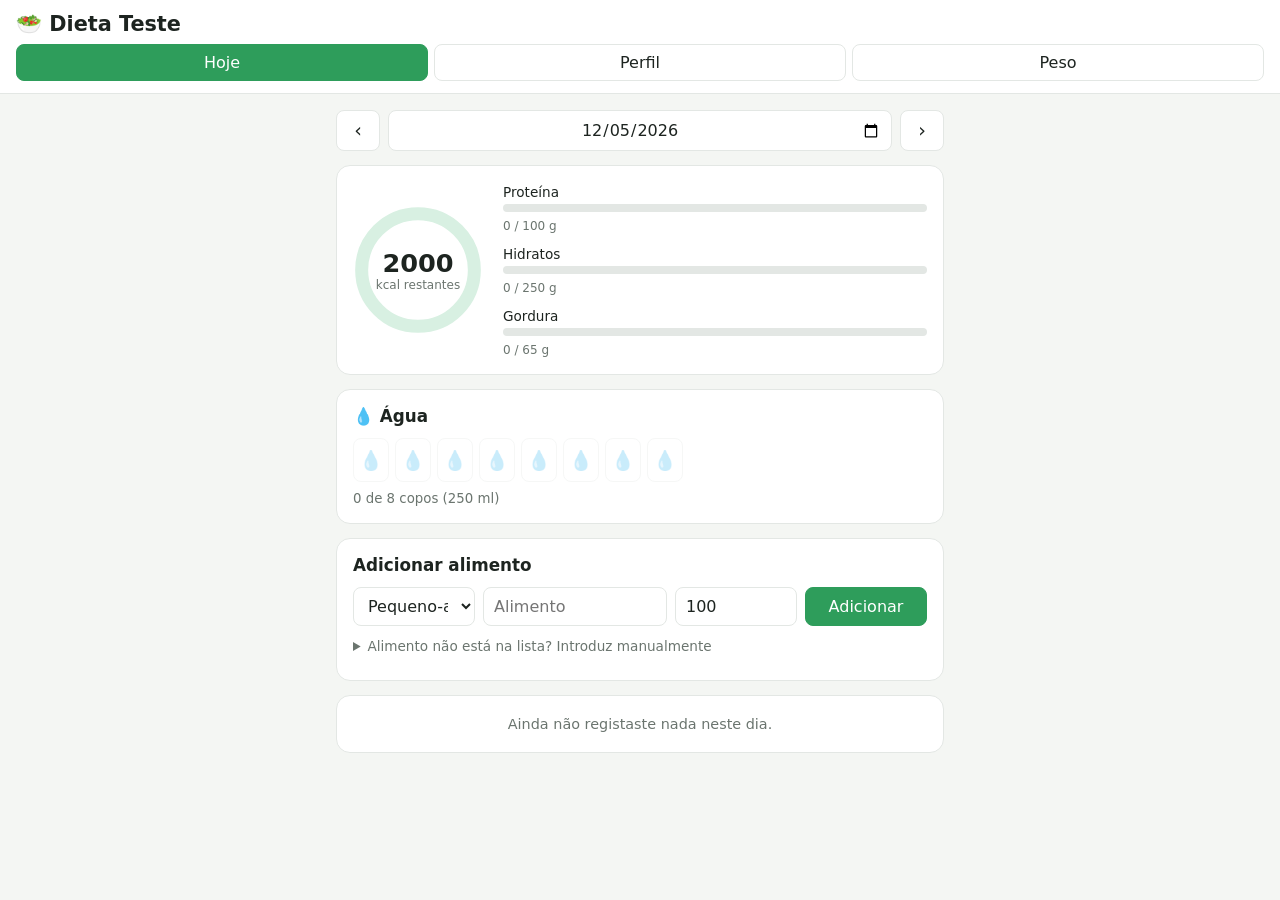
==== index.html @ d8a23dbf "Adiciona aplicação de teste de dieta App web estática (HTML/CSS/JS) com perfil e metas calóricas, re" ====
<!doctype html>
<html lang="pt">
<head>
  <meta charset="utf-8">
  <meta name="viewport" content="width=device-width, initial-scale=1">
  <title>Dieta Teste</title>
  <link rel="stylesheet" href="style.css">
</head>
<body>
  <header>
    <h1>🥗 Dieta Teste</h1>
    <nav>
      <button class="tab active" data-tab="hoje">Hoje</button>
      <button class="tab" data-tab="perfil">Perfil</button>
      <button class="tab" data-tab="peso">Peso</button>
    </nav>
  </header>

  <main>
    <!-- HOJE -->
    <section id="hoje" class="panel active">
      <div class="day-nav">
        <button id="prevDay" aria-label="Dia anterior">‹</button>
        <input type="date" id="dayPicker">
        <button id="nextDay" aria-label="Dia seguinte">›</button>
      </div>

      <div class="card summary">
        <div class="ring-wrap">
          <svg viewBox="0 0 120 120" class="ring">
            <circle cx="60" cy="60" r="52" class="ring-bg"/>
            <circle cx="60" cy="60" r="52" class="ring-fg" id="ringFg"/>
          </svg>
          <div class="ring-label">
            <strong id="kcalLeft">0</strong>
            <span id="kcalLeftLabel">kcal restantes</span>
          </div>
        </div>
        <div class="macros">
          <div class="macro"><span>Proteína</span><div class="bar"><i id="barP"></i></div><small id="txtP"></small></div>
          <div class="macro"><span>Hidratos</span><div class="bar"><i id="barC"></i></div><small id="txtC"></small></div>
          <div class="macro"><span>Gordura</span><div class="bar"><i id="barG"></i></div><small id="txtG"></small></div>
        </div>
      </div>

      <div class="card">
        <h2>💧 Água</h2>
        <div id="water" class="water"></div>
        <small id="waterTxt"></small>
      </div>

      <div class="card">
        <h2>Adicionar alimento</h2>
        <form id="addForm" class="add-form">
          <select id="meal">
            <option>Pequeno-almoço</option>
            <option>Almoço</option>
            <option>Lanche</option>
            <option>Jantar</option>
            <option>Ceia</option>
          </select>
          <input list="foodList" id="food" placeholder="Alimento" required>
          <datalist id="foodList"></datalist>
          <input type="number" id="grams" placeholder="Gramas" min="1" value="100" required>
          <button type="submit">Adicionar</button>
        </form>
        <details class="custom">
          <summary>Alimento não está na lista? Introduz manualmente</summary>
          <form id="customForm" class="add-form">
            <input id="cNome" placeholder="Nome" required>
            <input type="number" id="cKcal" placeholder="kcal/100g" min="0" step="any" required>
            <input type="number" id="cP" placeholder="Prot/100g" min="0" step="any" value="0">
            <input type="number" id="cC" placeholder="Hidr/100g" min="0" step="any" value="0">
            <input type="number" id="cG" placeholder="Gord/100g" min="0" step="any" value="0">
            <button type="submit">Guardar alimento</button>
          </form>
        </details>
      </div>

      <div id="meals"></div>
    </section>

    <!-- PERFIL -->
    <section id="perfil" class="panel">
      <div class="card">
        <h2>O teu perfil</h2>
        <form id="profileForm" class="grid-form">
          <label>Sexo
            <select name="sexo"><option value="f">Feminino</option><option value="m">Masculino</option></select>
          </label>
          <label>Idade <input type="number" name="idade" min="10" max="100" required></label>
          <label>Altura (cm) <input type="number" name="altura" min="100" max="250" required></label>
          <label>Peso (kg) <input type="number" name="peso" min="30" max="300" step="0.1" required></label>
          <label>Atividade
            <select name="atividade">
              <option value="1.2">Sedentário</option>
              <option value="1.375">Ligeira (1-3x/semana)</option>
              <option value="1.55">Moderada (3-5x/semana)</option>
              <option value="1.725">Intensa (6-7x/semana)</option>
            </select>
          </label>
          <label>Objetivo
            <select name="objetivo">
              <option value="-500">Perder peso (-500 kcal)</option>
              <option value="-250">Perder devagar (-250 kcal)</option>
              <option value="0">Manter</option>
              <option value="300">Ganhar massa (+300 kcal)</option>
            </select>
          </label>
          <button type="submit">Guardar</button>
        </form>
      </div>
      <div class="card" id="targets"></div>
      <div class="card">
        <h2>Dados</h2>
        <button id="resetBtn" class="danger">Apagar todos os dados</button>
      </div>
    </section>

    <!-- PESO -->
    <section id="peso" class="panel">
      <div class="card">
        <h2>Registar peso</h2>
        <form id="weightForm" class="add-form">
          <input type="date" id="wDate" required>
          <input type="number" id="wVal" placeholder="kg" step="0.1" min="30" max="300" required>
          <button type="submit">Registar</button>
        </form>
      </div>
      <div class="card">
        <h2>Evolução</h2>
        <svg id="chart" viewBox="0 0 320 160" class="chart"></svg>
        <ul id="weightList" class="list"></ul>
      </div>
    </section>
  </main>

  <script src="foods.js"></script>
  <script src="app.js"></script>
</body>
</html>
---- style.css ----
:root {
  --bg: #f4f6f3;
  --card: #ffffff;
  --text: #1d2420;
  --muted: #6b756f;
  --accent: #2e9d5b;
  --accent-soft: #d8f0e2;
  --p: #3b82c4;
  --c: #e0a030;
  --g: #d0584a;
  --border: #e3e7e4;
  --over: #d0584a;
}
@media (prefers-color-scheme: dark) {
  :root {
    --bg: #121614;
    --card: #1c2220;
    --text: #e6ece8;
    --muted: #8e9a93;
    --accent: #48c07a;
    --accent-soft: #1f3a2a;
    --border: #2b3330;
  }
}
* { box-sizing: border-box; }
body {
  margin: 0;
  font-family: system-ui, -apple-system, "Segoe UI", Roboto, sans-serif;
  background: var(--bg);
  color: var(--text);
}
header {
  background: var(--card);
  border-bottom: 1px solid var(--border);
  padding: 12px 16px;
  position: sticky; top: 0; z-index: 2;
}
h1 { margin: 0 0 8px; font-size: 1.3rem; }
h2 { margin: 0 0 12px; font-size: 1.05rem; }
nav { display: flex; gap: 6px; }
.tab {
  flex: 1; padding: 8px; border: 1px solid var(--border); border-radius: 8px;
  background: transparent; color: var(--text); cursor: pointer; font: inherit;
}
.tab.active { background: var(--accent); border-color: var(--accent); color: #fff; }
main { max-width: 640px; margin: 0 auto; padding: 16px; }
.panel { display: none; }
.panel.active { display: block; }
.card {
  background: var(--card); border: 1px solid var(--border);
  border-radius: 14px; padding: 16px; margin-bottom: 14px;
}
button, input, select {
  font: inherit; padding: 8px 10px; border-radius: 8px;
  border: 1px solid var(--border); background: var(--card); color: var(--text);
}
button[type=submit], .primary {
  background: var(--accent); color: #fff; border-color: var(--accent); cursor: pointer;
}
button.danger { background: var(--over); color: #fff; border-color: var(--over); cursor: pointer; }

.day-nav { display: flex; gap: 8px; margin-bottom: 14px; }
.day-nav input { flex: 1; text-align: center; }
.day-nav button { width: 44px; cursor: pointer; font-size: 1.2rem; }

.summary { display: flex; gap: 20px; align-items: center; flex-wrap: wrap; }
.ring-wrap { position: relative; width: 130px; height: 130px; flex-shrink: 0; margin: 0 auto; }
.ring { width: 100%; height: 100%; transform: rotate(-90deg); }
.ring circle { fill: none; stroke-width: 12; }
.ring-bg { stroke: var(--accent-soft); }
.ring-fg { stroke: var(--accent); stroke-linecap: round; transition: stroke-dashoffset .4s; }
.ring-fg.over { stroke: var(--over); }
.ring-label {
  position: absolute; inset: 0; display: flex; flex-direction: column;
  align-items: center; justify-content: center; text-align: center;
}
.ring-label strong { font-size: 1.6rem; }
.ring-label span { font-size: .75rem; color: var(--muted); }
.macros { flex: 1; min-width: 200px; display: grid; gap: 10px; }
.macro span { font-size: .85rem; }
.macro small { color: var(--muted); font-size: .75rem; }
.bar { height: 8px; background: var(--border); border-radius: 4px; overflow: hidden; margin: 3px 0; }
.bar i { display: block; height: 100%; width: 0; transition: width .4s; }
#barP { background: var(--p); } #barC { background: var(--c); } #barG { background: var(--g); }

.water { display: flex; gap: 6px; flex-wrap: wrap; margin-bottom: 6px; }
.water button {
  width: 36px; height: 44px; font-size: 1.2rem; padding: 0; cursor: pointer;
  opacity: .3; background: transparent;
}
.water button.full { opacity: 1; background: var(--accent-soft); }
.water + small { color: var(--muted); }

.add-form { display: flex; flex-wrap: wrap; gap: 8px; }
.add-form > * { flex: 1 1 120px; min-width: 0; }
.add-form #food { flex: 2 1 180px; }
.custom { margin-top: 12px; }
.custom summary { cursor: pointer; color: var(--muted); font-size: .85rem; margin-bottom: 10px; }

.meal h2 { display: flex; justify-content: space-between; }
.meal h2 small { color: var(--muted); font-weight: normal; }
.list { list-style: none; margin: 0; padding: 0; }
.list li {
  display: flex; justify-content: space-between; align-items: center; gap: 8px;
  padding: 8px 0; border-top: 1px solid var(--border);
}
.list li:first-child { border-top: none; }
.list .meta { color: var(--muted); font-size: .8rem; }
.list .del { border: none; background: none; color: var(--muted); cursor: pointer; font-size: 1.1rem; }
.empty { color: var(--muted); font-size: .9rem; text-align: center; padding: 20px 0; }

.grid-form { display: grid; grid-template-columns: 1fr 1fr; gap: 12px; }
.grid-form label { display: flex; flex-direction: column; gap: 4px; font-size: .85rem; color: var(--muted); }
.grid-form button { grid-column: 1 / -1; }
@media (max-width: 420px) { .grid-form { grid-template-columns: 1fr; } }

.targets { display: grid; grid-template-columns: repeat(auto-fit, minmax(110px, 1fr)); gap: 10px; }
.target { background: var(--bg); border-radius: 10px; padding: 10px; text-align: center; }
.target strong { display: block; font-size: 1.3rem; }
.target span { font-size: .75rem; color: var(--muted); }

.chart { width: 100%; height: auto; margin-bottom: 10px; }
.chart .line { fill: none; stroke: var(--accent); stroke-width: 2; }
.chart .dot { fill: var(--accent); }
.chart text { fill: var(--muted); font-size: 9px; }
.chart .grid { stroke: var(--border); }
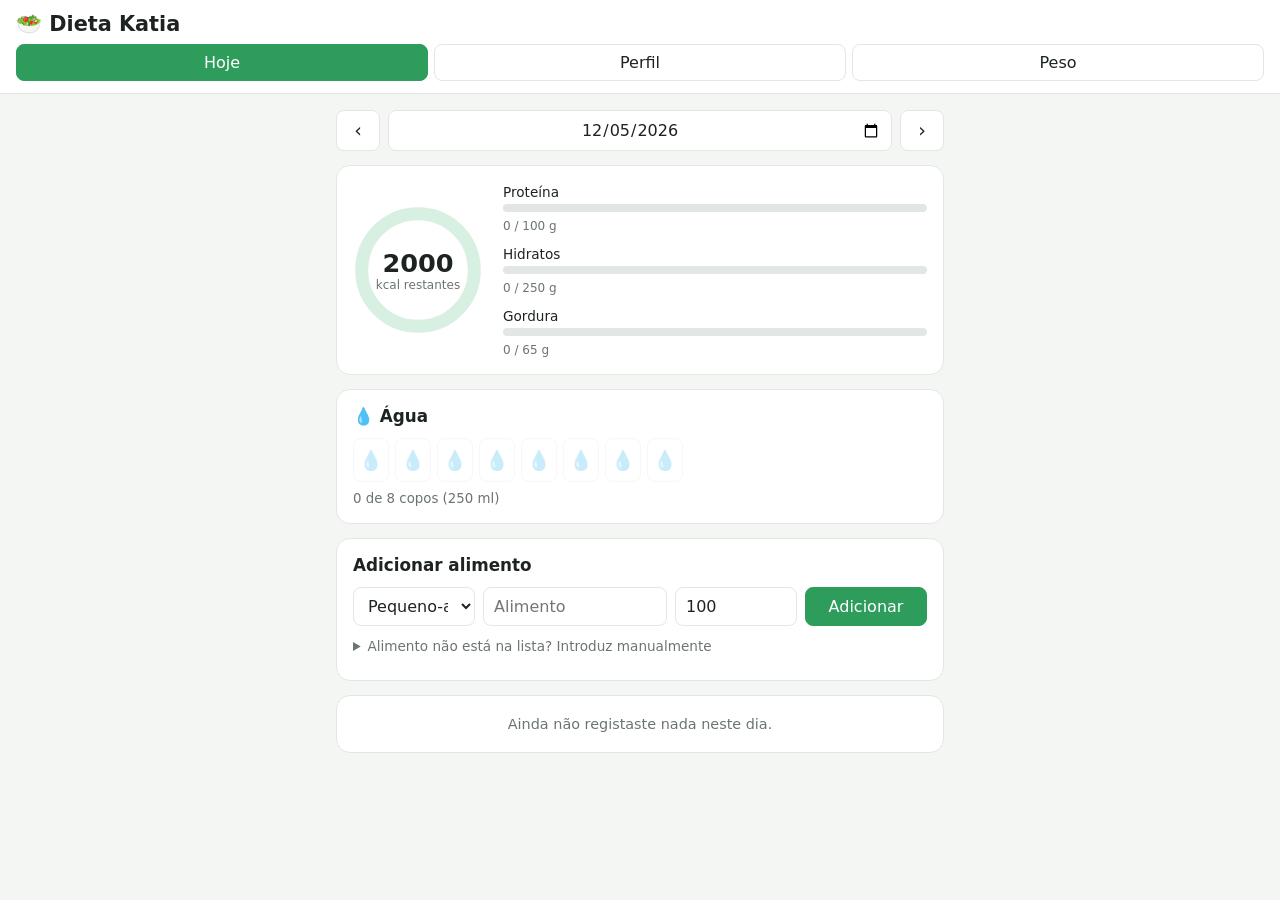
==== commit c2032398: "Muda o nome da app para Dieta Katia Co-Authored-By: Claude Opus 5.5 <noreply@anthropic.com> Claude-S" ====
--- a/index.html
+++ b/index.html
@@ -3,12 +3,16 @@
 <head>
   <meta charset="utf-8">
   <meta name="viewport" content="width=device-width, initial-scale=1">
-  <title>Dieta Teste</title>
+  <title>Dieta Katia</title>
+  <meta name="theme-color" content="#2e9d5b">
+  <link rel="manifest" href="manifest.webmanifest">
+  <link rel="icon" href="icons/icon-192.png">
+  <link rel="apple-touch-icon" href="icons/apple-touch-icon.png">
   <link rel="stylesheet" href="style.css">
 </head>
 <body>
   <header>
-    <h1>🥗 Dieta Teste</h1>
+    <h1>🥗 Dieta Katia</h1>
     <nav>
       <button class="tab active" data-tab="hoje">Hoje</button>
       <button class="tab" data-tab="perfil">Perfil</button>
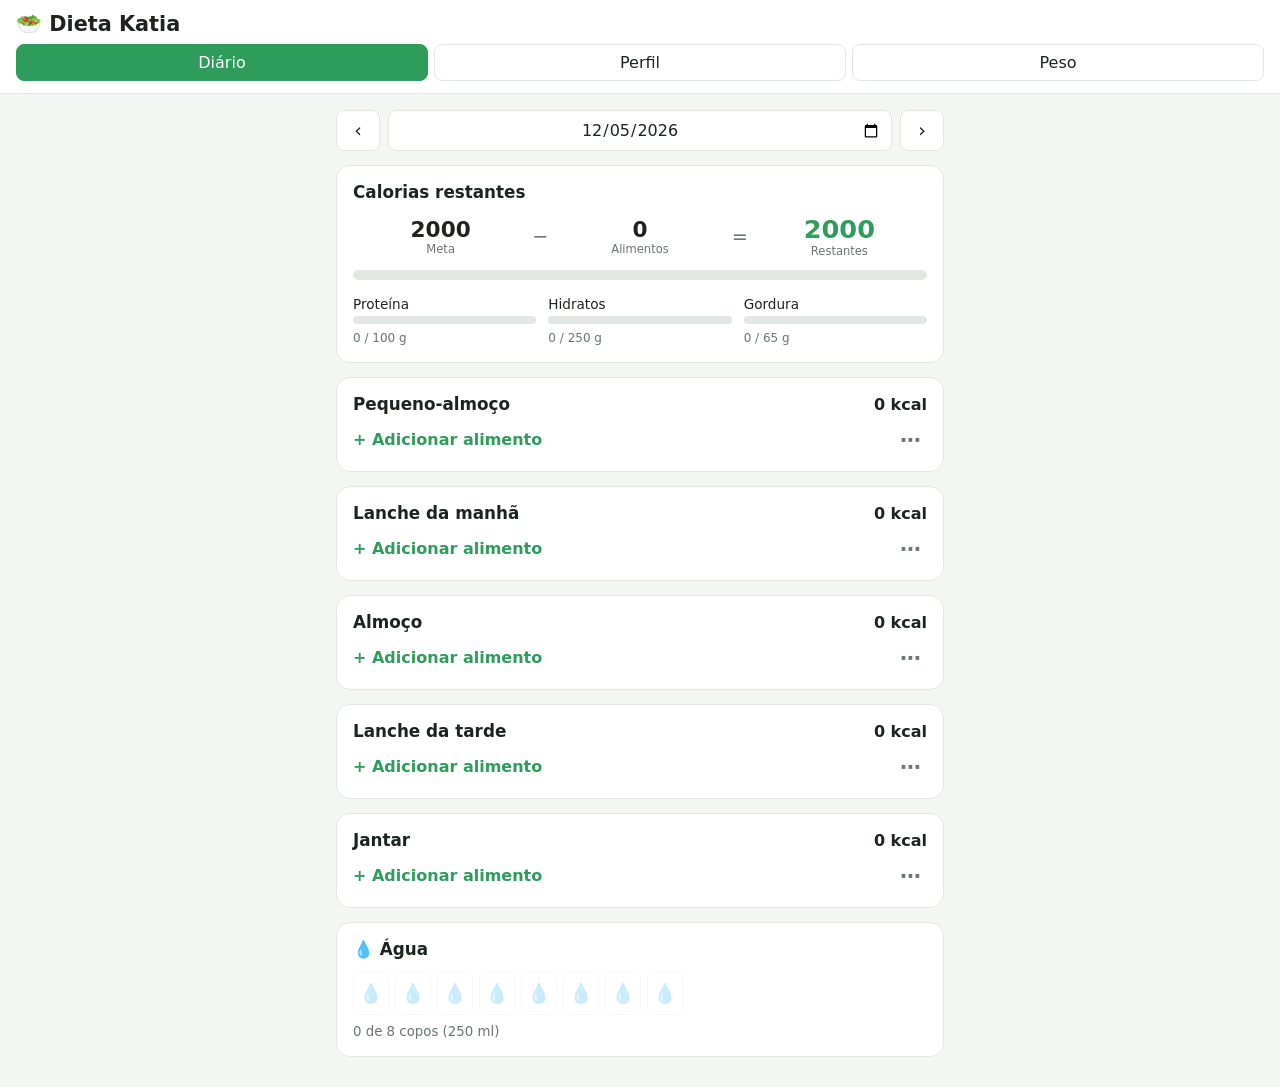
==== commit b7d5a731: "Diário estilo MyFitnessPal e meta de peso no perfil - Separador Diário substitui Hoje: Meta - Alimen" ====
--- a/index.html
+++ b/index.html
@@ -14,15 +14,15 @@
   <header>
     <h1>🥗 Dieta Katia</h1>
     <nav>
-      <button class="tab active" data-tab="hoje">Hoje</button>
+      <button class="tab active" data-tab="diario">Diário</button>
       <button class="tab" data-tab="perfil">Perfil</button>
       <button class="tab" data-tab="peso">Peso</button>
     </nav>
   </header>
 
   <main>
-    <!-- HOJE -->
-    <section id="hoje" class="panel active">
+    <!-- DIÁRIO -->
+    <section id="diario" class="panel active">
       <div class="day-nav">
         <button id="prevDay" aria-label="Dia anterior">‹</button>
         <input type="date" id="dayPicker">
@@ -30,16 +30,15 @@
       </div>
 
       <div class="card summary">
-        <div class="ring-wrap">
-          <svg viewBox="0 0 120 120" class="ring">
-            <circle cx="60" cy="60" r="52" class="ring-bg"/>
-            <circle cx="60" cy="60" r="52" class="ring-fg" id="ringFg"/>
-          </svg>
-          <div class="ring-label">
-            <strong id="kcalLeft">0</strong>
-            <span id="kcalLeftLabel">kcal restantes</span>
-          </div>
+        <h2>Calorias restantes</h2>
+        <div class="equation">
+          <div><strong id="eqMeta">0</strong><span>Meta</span></div>
+          <div class="op">−</div>
+          <div><strong id="eqFood">0</strong><span>Alimentos</span></div>
+          <div class="op">=</div>
+          <div class="result"><strong id="eqLeft">0</strong><span id="eqLeftLabel">Restantes</span></div>
         </div>
+        <div class="bar big"><i id="barKcal"></i></div>
         <div class="macros">
           <div class="macro"><span>Proteína</span><div class="bar"><i id="barP"></i></div><small id="txtP"></small></div>
           <div class="macro"><span>Hidratos</span><div class="bar"><i id="barC"></i></div><small id="txtC"></small></div>
@@ -47,45 +46,34 @@
         </div>
       </div>
 
+      <div id="meals"></div>
+
       <div class="card">
         <h2>💧 Água</h2>
         <div id="water" class="water"></div>
-        <small id="waterTxt"></small>
+        <small id="waterTxt" class="muted"></small>
       </div>
-
-      <div class="card">
-        <h2>Adicionar alimento</h2>
-        <form id="addForm" class="add-form">
-          <select id="meal">
-            <option>Pequeno-almoço</option>
-            <option>Almoço</option>
-            <option>Lanche</option>
-            <option>Jantar</option>
-            <option>Ceia</option>
-          </select>
-          <input list="foodList" id="food" placeholder="Alimento" required>
-          <datalist id="foodList"></datalist>
-          <input type="number" id="grams" placeholder="Gramas" min="1" value="100" required>
-          <button type="submit">Adicionar</button>
-        </form>
-        <details class="custom">
-          <summary>Alimento não está na lista? Introduz manualmente</summary>
-          <form id="customForm" class="add-form">
-            <input id="cNome" placeholder="Nome" required>
-            <input type="number" id="cKcal" placeholder="kcal/100g" min="0" step="any" required>
-            <input type="number" id="cP" placeholder="Prot/100g" min="0" step="any" value="0">
-            <input type="number" id="cC" placeholder="Hidr/100g" min="0" step="any" value="0">
-            <input type="number" id="cG" placeholder="Gord/100g" min="0" step="any" value="0">
-            <button type="submit">Guardar alimento</button>
-          </form>
-        </details>
-      </div>
-
-      <div id="meals"></div>
     </section>
 
     <!-- PERFIL -->
     <section id="perfil" class="panel">
+      <div class="card" id="goalCard">
+        <h2>A minha meta</h2>
+        <div class="goal-stats">
+          <div class="target"><strong id="gInicial">–</strong><span>Peso inicial</span></div>
+          <div class="target"><strong id="gAtual">–</strong><span>Peso atual</span></div>
+          <div class="target"><strong id="gMeta">–</strong><span>Peso meta</span></div>
+        </div>
+        <div class="goal-left" id="gFaltam"></div>
+        <div class="bar big"><i id="gBar"></i></div>
+        <small class="muted" id="gProgress"></small>
+        <form id="goalForm" class="grid-form goal-form">
+          <label>Peso inicial (kg) <input type="number" id="pesoInicial" name="pesoInicial" min="30" max="300" step="0.1"></label>
+          <label>Peso meta (kg) <input type="number" id="pesoMeta" name="pesoMeta" min="30" max="300" step="0.1"></label>
+          <button type="submit">Guardar meta</button>
+        </form>
+      </div>
+
       <div class="card">
         <h2>O teu perfil</h2>
         <form id="profileForm" class="grid-form">
@@ -94,7 +82,7 @@
           </label>
           <label>Idade <input type="number" name="idade" min="10" max="100" required></label>
           <label>Altura (cm) <input type="number" name="altura" min="100" max="250" required></label>
-          <label>Peso (kg) <input type="number" name="peso" min="30" max="300" step="0.1" required></label>
+          <label>Peso atual (kg) <input type="number" name="peso" min="30" max="300" step="0.1" required></label>
           <label>Atividade
             <select name="atividade">
               <option value="1.2">Sedentário</option>
@@ -110,6 +98,15 @@
               <option value="0">Manter</option>
               <option value="300">Ganhar massa (+300 kcal)</option>
             </select>
+          </label>
+          <label class="full">Meta de calorias
+            <select name="modoKcal" id="modoKcal">
+              <option value="auto">Automática (calculada pelo perfil)</option>
+              <option value="manual">Definir manualmente</option>
+            </select>
+          </label>
+          <label class="full" id="kcalManualWrap" hidden>Calorias por dia (kcal)
+            <input type="number" name="kcalManual" id="kcalManual" min="800" max="6000" step="10">
           </label>
           <button type="submit">Guardar</button>
         </form>
@@ -139,6 +136,16 @@
     </section>
   </main>
 
+  <!-- Ecrã de adicionar / editar alimento -->
+  <div id="sheet" class="sheet" hidden>
+    <div class="sheet-head">
+      <button id="sheetBack" class="icon-btn" aria-label="Voltar">‹</button>
+      <h2 id="sheetTitle"></h2>
+      <button id="sheetClose" class="icon-btn" aria-label="Fechar">✕</button>
+    </div>
+    <div id="sheetBody" class="sheet-body"></div>
+  </div>
+
   <script src="foods.js"></script>
   <script src="app.js"></script>
 </body>
--- a/style.css
+++ b/style.css
@@ -1,3 +1,4 @@
+[hidden] { display: none !important; }
 :root {
   --bg: #f4f6f3;
   --card: #ffffff;
@@ -63,20 +64,7 @@
 .day-nav input { flex: 1; text-align: center; }
 .day-nav button { width: 44px; cursor: pointer; font-size: 1.2rem; }
 
-.summary { display: flex; gap: 20px; align-items: center; flex-wrap: wrap; }
-.ring-wrap { position: relative; width: 130px; height: 130px; flex-shrink: 0; margin: 0 auto; }
-.ring { width: 100%; height: 100%; transform: rotate(-90deg); }
-.ring circle { fill: none; stroke-width: 12; }
-.ring-bg { stroke: var(--accent-soft); }
-.ring-fg { stroke: var(--accent); stroke-linecap: round; transition: stroke-dashoffset .4s; }
-.ring-fg.over { stroke: var(--over); }
-.ring-label {
-  position: absolute; inset: 0; display: flex; flex-direction: column;
-  align-items: center; justify-content: center; text-align: center;
-}
-.ring-label strong { font-size: 1.6rem; }
-.ring-label span { font-size: .75rem; color: var(--muted); }
-.macros { flex: 1; min-width: 200px; display: grid; gap: 10px; }
+.macros { display: grid; grid-template-columns: repeat(3, 1fr); gap: 12px; margin-top: 14px; }
 .macro span { font-size: .85rem; }
 .macro small { color: var(--muted); font-size: .75rem; }
 .bar { height: 8px; background: var(--border); border-radius: 4px; overflow: hidden; margin: 3px 0; }
@@ -89,7 +77,6 @@
   opacity: .3; background: transparent;
 }
 .water button.full { opacity: 1; background: var(--accent-soft); }
-.water + small { color: var(--muted); }
 
 .add-form { display: flex; flex-wrap: wrap; gap: 8px; }
 .add-form > * { flex: 1 1 120px; min-width: 0; }
@@ -124,3 +111,79 @@
 .chart .dot { fill: var(--accent); }
 .chart text { fill: var(--muted); font-size: 9px; }
 .chart .grid { stroke: var(--border); }
+
+.muted { color: var(--muted); }
+.small { font-size: .82rem; }
+body.noscroll { overflow: hidden; }
+button:focus-visible, input:focus-visible, select:focus-visible { outline: 2px solid var(--accent); outline-offset: 2px; }
+
+/* Resumo de calorias (Meta − Alimentos = Restantes) */
+.equation { display: flex; align-items: center; justify-content: space-between; gap: 4px; text-align: center; margin-bottom: 12px; }
+.equation > div:not(.op) { flex: 1; display: flex; flex-direction: column; }
+.equation strong { font-size: 1.35rem; font-variant-numeric: tabular-nums; }
+.equation span { font-size: .72rem; color: var(--muted); }
+.equation .op { color: var(--muted); font-size: 1.2rem; }
+.equation .result strong { color: var(--accent); font-size: 1.6rem; }
+.equation .result.over strong { color: var(--over); }
+.bar.big { height: 10px; border-radius: 5px; }
+#barKcal, #gBar { background: var(--accent); }
+#barKcal.over { background: var(--over); }
+.macro small { font-variant-numeric: tabular-nums; }
+
+/* Refeições */
+.meal-head { display: flex; justify-content: space-between; align-items: baseline; margin-bottom: 4px; }
+.meal-head h2 { margin: 0; }
+.meal-head strong { font-variant-numeric: tabular-nums; }
+.meal .list:empty { display: none; }
+.list li.tap { cursor: pointer; }
+.list .name { font-weight: 500; }
+.list .kcal { font-variant-numeric: tabular-nums; white-space: nowrap; }
+.list .plus { color: var(--accent); font-size: 1.4rem; font-weight: 600; padding: 0 6px; }
+.row-actions { display: flex; align-items: center; gap: 6px; white-space: nowrap; }
+.meal-actions { display: flex; justify-content: space-between; align-items: center; border-top: 1px solid var(--border); margin-top: 6px; padding-top: 6px; }
+.meal .list:empty + .meal-actions { border-top: none; margin-top: 0; }
+.meal-menu { display: flex; flex-wrap: wrap; gap: 4px 16px; padding-top: 4px; }
+button.link { background: none; border: none; color: var(--accent); font-weight: 600; padding: 6px 0; cursor: pointer; }
+button.link:disabled { color: var(--muted); opacity: .6; cursor: default; }
+button.link.more { font-size: 1.3rem; padding: 0 6px; color: var(--muted); }
+
+/* Ecrã de alimentos */
+.sheet { position: fixed; inset: 0; background: var(--bg); z-index: 10; display: flex; flex-direction: column; }
+.sheet-head { display: flex; align-items: center; gap: 8px; padding: 12px 12px; padding-top: calc(12px + env(safe-area-inset-top, 0px)); background: var(--card); border-bottom: 1px solid var(--border); }
+.sheet-head h2 { flex: 1; margin: 0; text-align: center; font-size: 1.05rem; }
+.icon-btn { width: 40px; height: 40px; border: none; background: transparent; font-size: 1.3rem; cursor: pointer; padding: 0; }
+.sheet-body { flex: 1; overflow-y: auto; padding: 16px; max-width: 640px; width: 100%; margin: 0 auto; display: flex; flex-direction: column; gap: 12px; }
+.sheet-body h3 { margin: 6px 0 0; font-size: .85rem; color: var(--muted); text-transform: uppercase; letter-spacing: .04em; }
+.sheet-body input[type=search] { width: 100%; font-size: 1rem; padding: 12px; }
+.quick { display: flex; flex-wrap: wrap; gap: 8px; }
+.chip { white-space: nowrap; border-radius: 999px; padding: 8px 12px; cursor: pointer; background: var(--accent-soft); border-color: transparent; color: var(--text); font-size: .85rem; }
+.food-title { font-size: 1.2rem; font-weight: 600; }
+.qty { display: grid; grid-template-columns: minmax(0, 1fr) minmax(0, 1.4fr); gap: 10px; }
+.qty label, .qty-meal { display: flex; flex-direction: column; gap: 4px; font-size: .85rem; color: var(--muted); }
+.qty input, .qty select, .qty-meal select { font-size: 1rem; color: var(--text); min-width: 0; width: 100%; }
+.preview { display: grid; grid-template-columns: repeat(4, 1fr); gap: 8px; text-align: center; background: var(--card); border: 1px solid var(--border); border-radius: 12px; padding: 12px 6px; }
+.preview strong { display: block; font-size: 1.1rem; font-variant-numeric: tabular-nums; }
+.preview span { font-size: .72rem; color: var(--muted); }
+.preview .kcal-big strong { color: var(--accent); font-size: 1.3rem; }
+button.block { width: 100%; padding: 12px; font-size: 1rem; }
+.danger-link { background: none; border: none; color: var(--over); cursor: pointer; }
+.scan-box { position: relative; border-radius: 12px; overflow: hidden; background: #000; aspect-ratio: 4 / 3; max-width: 100%; }
+.scan-box video { width: 100%; height: 100%; object-fit: cover; display: block; }
+.scan-line { position: absolute; left: 10%; right: 10%; top: 50%; height: 2px; background: var(--over); box-shadow: 0 0 8px var(--over); }
+
+/* Meta de peso */
+.goal-stats { display: grid; grid-template-columns: repeat(3, 1fr); gap: 8px; margin-bottom: 12px; }
+.goal-left { text-align: center; font-size: 1.1rem; margin: 6px 0 10px; }
+.goal-left strong { color: var(--accent); font-size: 1.4rem; }
+#gProgress { display: block; text-align: center; margin-top: 6px; }
+.goal-form { margin-top: 14px; }
+.grid-form .full { grid-column: 1 / -1; }
+.chart .goal { stroke: var(--c); stroke-dasharray: 4 3; }
+.chart .goal-txt { fill: var(--c); }
+
+/* Aviso rápido */
+#toast { position: fixed; left: 50%; bottom: calc(24px + env(safe-area-inset-bottom, 0px)); transform: translate(-50%, 20px); background: var(--text); color: var(--bg); padding: 10px 16px; border-radius: 999px; font-size: .9rem; opacity: 0; pointer-events: none; transition: .25s; z-index: 20; max-width: calc(100% - 32px); text-align: center; }
+#toast.show { opacity: 1; transform: translate(-50%, 0); }
+@media (prefers-reduced-motion: reduce) { * { transition: none !important; } }
+.list li.list-head { display: block; border-top: none; padding: 14px 0 4px; font-size: .78rem; font-weight: 600; color: var(--muted); text-transform: uppercase; letter-spacing: .05em; }
+.list li.list-head + li { border-top: none; }
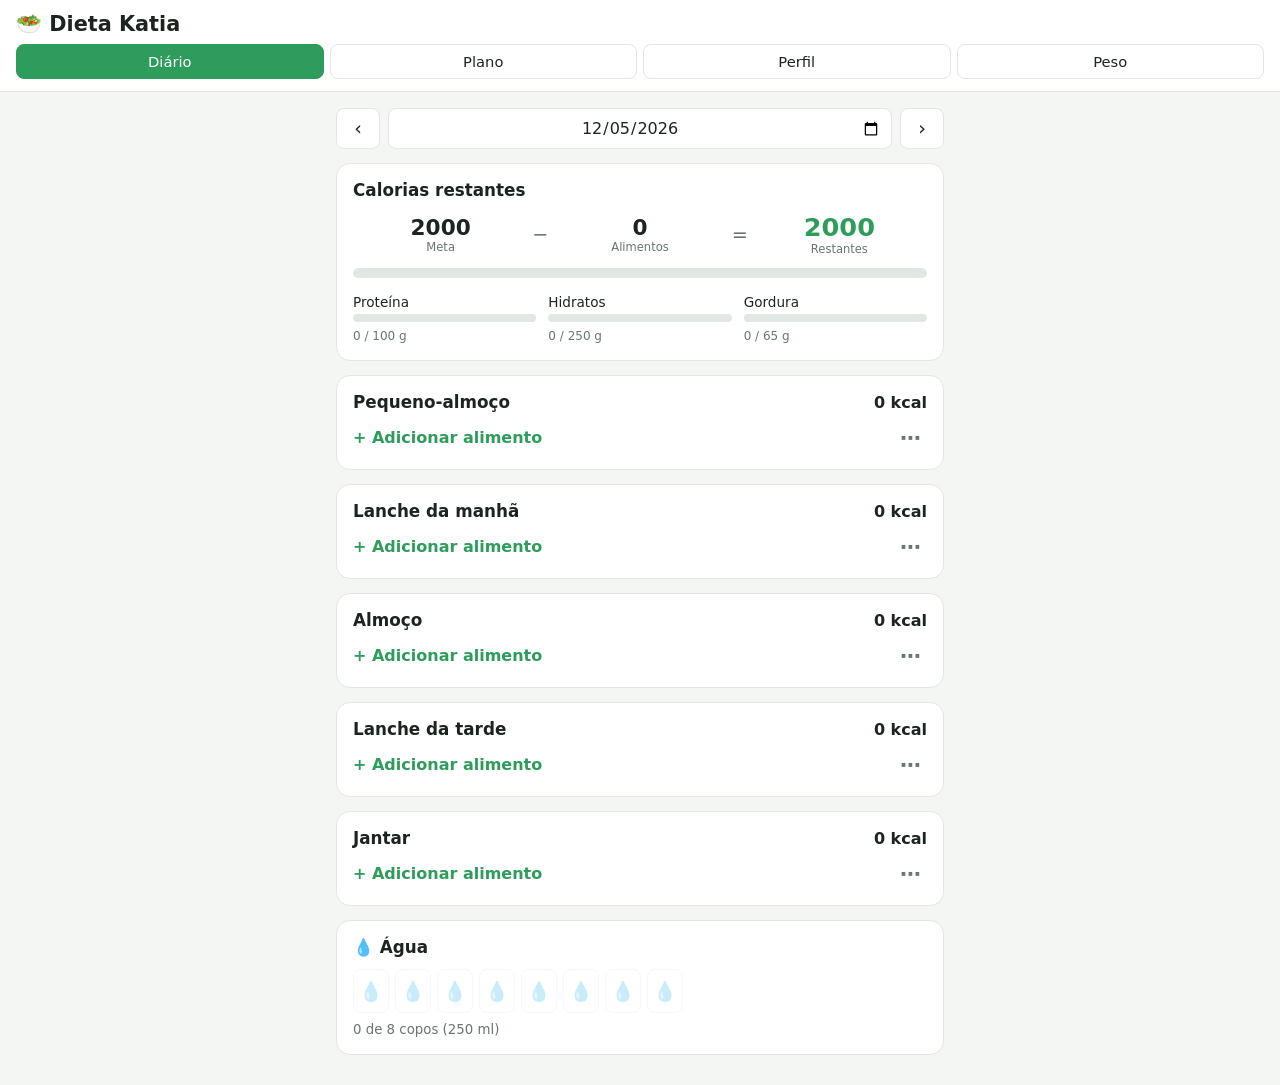
==== commit f67d0698: "Esqueleto do separador Plano alimentar semanal Mostra o plano da semana por dia, com kcal e macros p" ====
--- a/index.html
+++ b/index.html
@@ -15,6 +15,7 @@
     <h1>🥗 Dieta Katia</h1>
     <nav>
       <button class="tab active" data-tab="diario">Diário</button>
+      <button class="tab" data-tab="plano">Plano</button>
       <button class="tab" data-tab="perfil">Perfil</button>
       <button class="tab" data-tab="peso">Peso</button>
     </nav>
@@ -53,6 +54,16 @@
         <div id="water" class="water"></div>
         <small id="waterTxt" class="muted"></small>
       </div>
+    </section>
+
+    <!-- PLANO ALIMENTAR -->
+    <section id="plano" class="panel">
+      <div class="day-nav">
+        <button id="prevWeek" aria-label="Semana anterior">‹</button>
+        <div class="week-label" id="weekLabel"></div>
+        <button id="nextWeek" aria-label="Semana seguinte">›</button>
+      </div>
+      <div id="planoBody"></div>
     </section>
 
     <!-- PERFIL -->
@@ -147,6 +158,7 @@
   </div>
 
   <script src="foods.js"></script>
+  <script src="plano.js"></script>
   <script src="app.js"></script>
 </body>
 </html>
--- a/style.css
+++ b/style.css
@@ -187,3 +187,24 @@
 @media (prefers-reduced-motion: reduce) { * { transition: none !important; } }
 .list li.list-head { display: block; border-top: none; padding: 14px 0 4px; font-size: .78rem; font-weight: 600; color: var(--muted); text-transform: uppercase; letter-spacing: .05em; }
 .list li.list-head + li { border-top: none; }
+
+/* Plano alimentar */
+nav .tab { padding: 8px 4px; font-size: .92rem; }
+.week-label { flex: 1; display: flex; flex-direction: column; align-items: center; justify-content: center; border: 1px solid var(--border); border-radius: 8px; background: var(--card); padding: 4px 8px; text-align: center; }
+.week-label span { font-size: .75rem; color: var(--muted); }
+.day-chips { display: grid; grid-template-columns: repeat(7, minmax(0, 1fr)); gap: 6px; margin-bottom: 14px; }
+.day-chip { display: flex; flex-direction: column; align-items: center; gap: 2px; padding: 8px 0; cursor: pointer; font-size: .8rem; }
+.day-chip small { font-size: 1rem; font-weight: 600; font-variant-numeric: tabular-nums; }
+.day-chip.today { border-color: var(--accent); }
+.day-chip.active { background: var(--accent); border-color: var(--accent); color: #fff; }
+.plan-summary .macros { margin-bottom: 10px; }
+.bar i.bp { background: var(--p); } .bar i.bc { background: var(--c); } .bar i.bg { background: var(--g); }
+.plan-summary button.block:disabled { opacity: .6; cursor: default; }
+.plan-meal .dish { font-weight: 600; margin: 2px 0 8px; }
+.macro-pills { display: flex; flex-wrap: wrap; gap: 6px; margin-bottom: 6px; }
+.pill { font-size: .75rem; padding: 3px 8px; border-radius: 999px; background: var(--bg); border: 1px solid var(--border); font-variant-numeric: tabular-nums; }
+.pill.p { border-color: var(--p); } .pill.c { border-color: var(--c); } .pill.g { border-color: var(--g); }
+.plan-meal.added { border-color: var(--accent); }
+.in-diary { color: var(--accent); font-weight: 600; font-size: .9rem; }
+.warn { color: var(--over); }
+.empty p { margin: 0 0 8px; }
